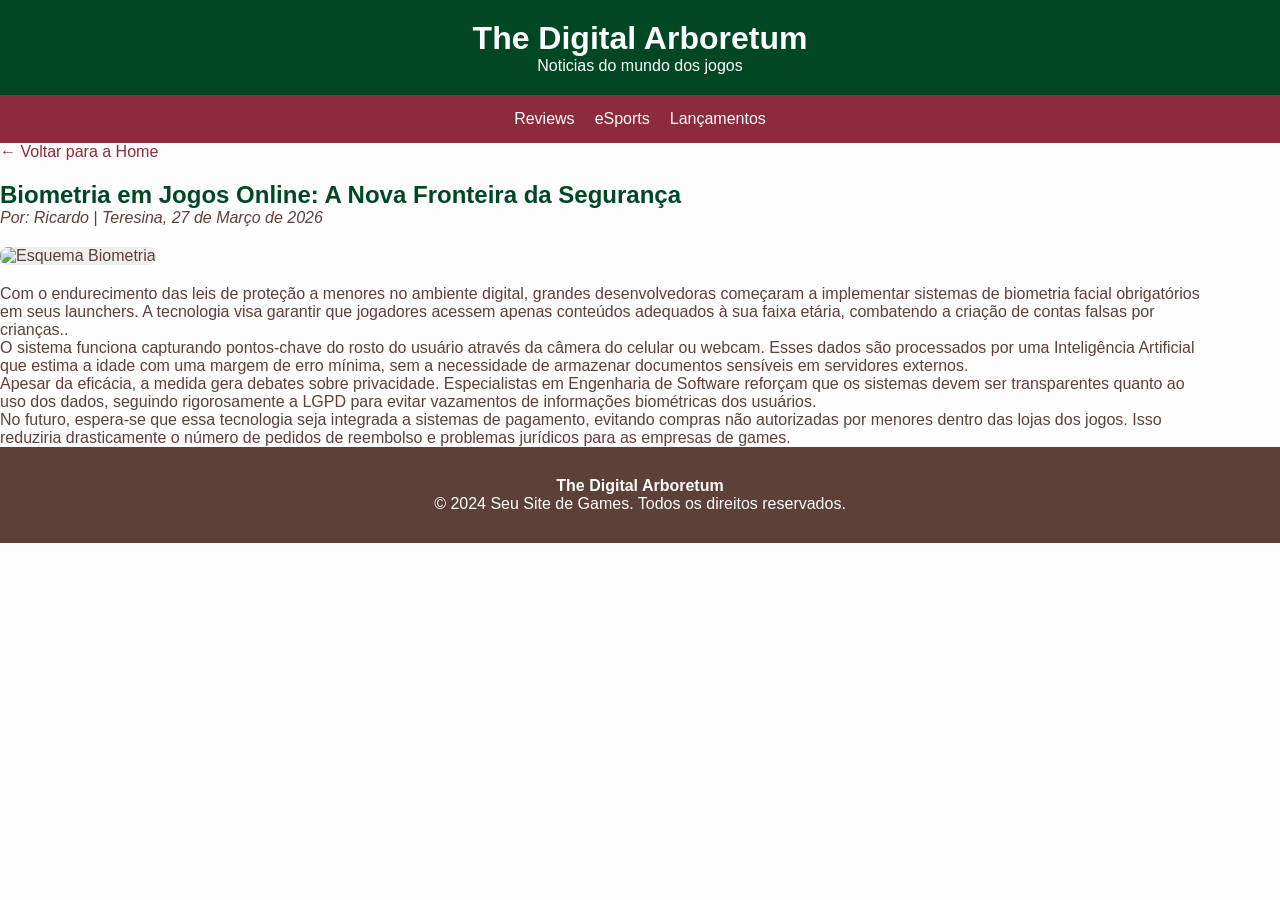
==== noticia-1.html @ 5457c886 "Implementação de grid layout 2x2; Padronização das imagens e altura; Criação de 4 páginas de notícia" ====
<!DOCTYPE html>
<html lang="pt-br">
<head>
    <meta charset="UTF-8">
    <meta name="viewport" content="width=device-width, initial-scale=1.0">
    <title>Biometria em Jogos - The Digital Arboretum</title>
    <link rel="stylesheet" href="style.css">
</head>
<body>
    <div class="container">
        <header>
            <h1>The Digital Arboretum</h1>
            <p>Noticias do mundo dos jogos</p>
        </header>

        <nav>
            <ul>
                <li><a href="Reviews.html">Reviews</a></li>
                <li><a href="eSports.html">eSports</a></li>
                <li><a href="Lançamentos.html">Lançamentos</a></li>
            </ul>
        </nav>

        <main>
            <article class="conteudo-noticia">
                <a href="index.html" style="color: var(--cor-terciaria); text-decoration: none;">← Voltar para a Home</a>
                
                <h1 style="color: var(--cor-primaria); margin-top: 20px;">Biometria em Jogos Online: A Nova Fronteira da Segurança</h1>
                <p><em>Por: Ricardo | Teresina, 27 de Março de 2026</em></p>

                <img src="https://www.avast.com/hubfs/New_Avast_Academy/How%20facial%20recognition%20technology%20works/How_facial_recognition_technology_works_01.svg" 
                     alt="Esquema Biometria" 
                     style="width: 100%; max-height: 350px; object-fit: contain; margin: 20px 0; background: #eee; border-radius: 8px;">

                <div class="texto">
                    <p>Com o endurecimento das leis de proteção a menores no ambiente digital, grandes desenvolvedoras começaram a implementar sistemas de biometria facial obrigatórios em seus launchers. A tecnologia visa garantir que jogadores acessem apenas conteúdos adequados à sua faixa etária, combatendo a criação de contas falsas por crianças..</p>
                    
                    <p>O sistema funciona capturando pontos-chave do rosto do usuário através da câmera do celular ou webcam. Esses dados são processados por uma Inteligência Artificial que estima a idade com uma margem de erro mínima, sem a necessidade de armazenar documentos sensíveis em servidores externos.</p>
                    
                    <p>Apesar da eficácia, a medida gera debates sobre privacidade. Especialistas em Engenharia de Software reforçam que os sistemas devem ser transparentes quanto ao uso dos dados, seguindo rigorosamente a LGPD para evitar vazamentos de informações biométricas dos usuários.</p>

                    <p>No futuro, espera-se que essa tecnologia seja integrada a sistemas de pagamento, evitando compras não autorizadas por menores dentro das lojas dos jogos. Isso reduziria drasticamente o número de pedidos de reembolso e problemas jurídicos para as empresas de games.</p>
                </div>
            </article>
        </main>

        <footer>
            <h4>The Digital Arboretum</h4>
            <p>© 2024 Seu Site de Games. Todos os direitos reservados.</p>
        </footer>
    </div>
</body>
</html>
---- style.css ----
:root {
    --cor-primaria: #004823;
    --cor-secundaria: #5D4037;
    --cor-terciaria: #8D2A3B;
    --cor-neutra: #FDFDFD;
}

* {
    margin: 0;
    padding: 0;
    box-sizing: border-box;
}

body {
    font-family: 'Segoe UI', Tahoma, Geneva, Verdana, sans-serif;
    background-color: var(--cor-neutra);
    color: var(--cor-secundaria);
}

.container {
    display: grid;
    grid-template-areas: 
    "header header"
    "nav nav"
    "main aside"
    "footer footer";
}

header {
    grid-area: header;
    background-color: var(--cor-primaria);
    color: var(--cor-neutra);
    padding: 20px;
    text-align: center;
}

nav {
    grid-area: nav;
    background-color: var(--cor-terciaria);
    padding: 15px;
}

nav ul {
    display: flex;
    justify-content: center;
    gap: 20px; 
    list-style: none;
}

nav a {
    color: var(--cor-neutra);
    text-decoration: none;
}

nav a:hover {
    color: var(--cor-secundaria);
}

main {
    grid-area: main;
}

aside {
    grid-area: aside;
}

footer {
    grid-area: footer;
    background-color: var(--cor-secundaria);
    color: var(--cor-neutra);
    padding: 30px;
    text-align: center;
}

footer ul {
    display: flex;
    justify-content: center;
    gap: 20px;
    list-style: none;
}

footer a {
    color: var(--cor-neutra);
    text-decoration: none;
}

.titulo-noticia{
  display: block;
  font-size: 15px;
  font-weight: bold;
  color: #222;
  margin-top: 8px;
  line-height: 1.4;
  text-decoration: none;
}

.imagem img{
    width: 50%;
    height: 300px;
    position: relative;
    margin-left: 10px;

}

.noticias-secundarias{
    display: grid;
    grid-template-columns: 1fr 1fr;
    gap:20px;
    margin-top: 30px;
    width:100%;
    max-width: 900px;
}
.card{
    background-color: #fff;
    border: 1px solid #ddd;
    border-radius: 8px;
    padding: 15px;
    display: flex;
    flex-direction: column;
    box-sizing:border-box;
    width: 100%;
}
.noticias-secundarias .card img{
    width: 100%;
    height: 180px;
    max-height: 180px;
    object-fit: cover;
    border-radius: 5px;
    margin-bottom: 8px;
}
.card-info h3{
    font-size: 1.1rem;
    color: var(--cor-primaria);
    margin-bottom: 0 0 8px 0;
}
.card-info p{
    font-size: 0.9rem;
    color: #555;
    margin: 0 0 15px 0;
}
.card-info a{
    text-decoration:none;
    color: var(--cor-terciaria);
    font-weight: bold;
}
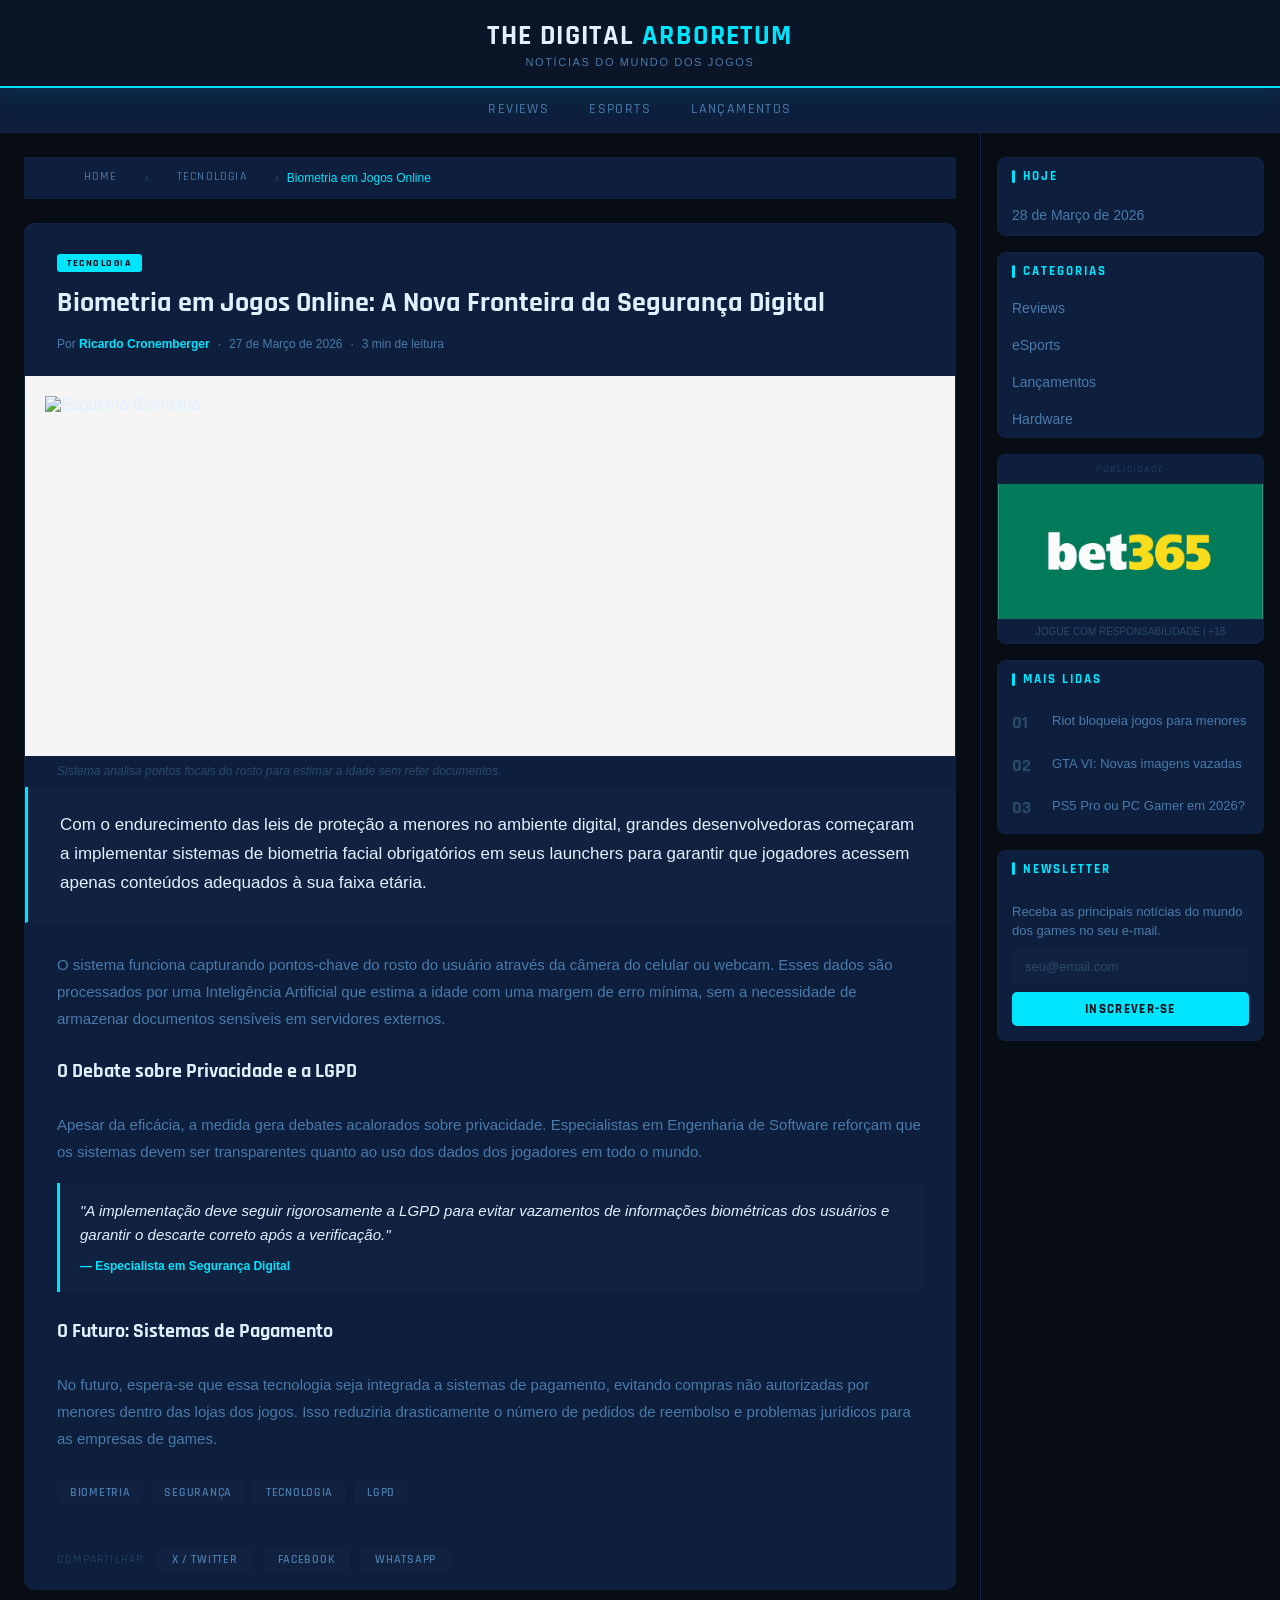
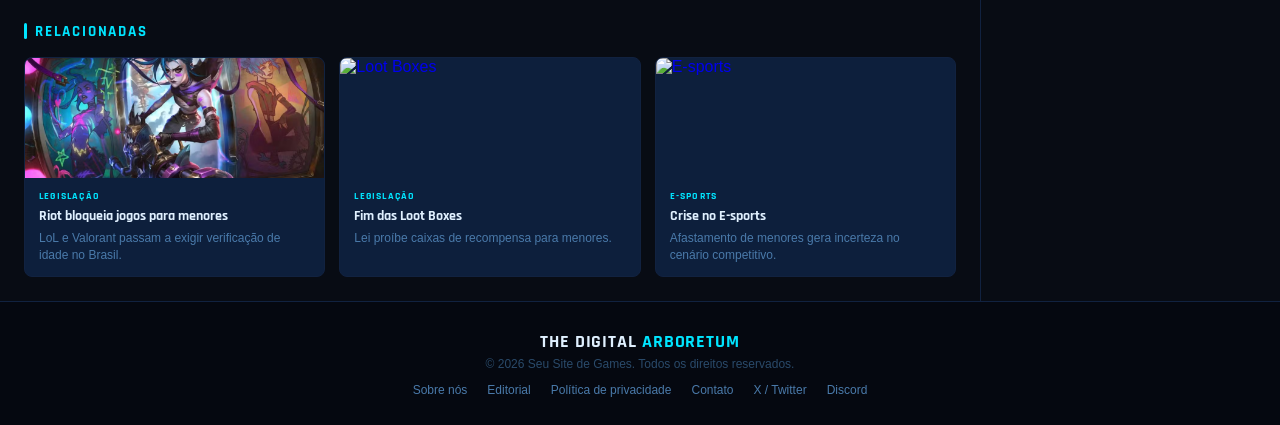
==== commit e109e93c: "Mudando o design das paginas" ====
--- a/noticia-1.html
+++ b/noticia-1.html
@@ -1,53 +1,193 @@
 <!DOCTYPE html>
 <html lang="pt-br">
 <head>
-    <meta charset="UTF-8">
-    <meta name="viewport" content="width=device-width, initial-scale=1.0">
-    <title>Biometria em Jogos - The Digital Arboretum</title>
-    <link rel="stylesheet" href="style.css">
+  <meta charset="UTF-8">
+  <meta name="viewport" content="width=device-width, initial-scale=1.0">
+  <title>Biometria em Jogos Online: A Nova Fronteira da Segurança Digital</title>
+  <link href="https://fonts.googleapis.com/css2?family=Rajdhani:wght@500;700&display=swap" rel="stylesheet"/>
+  <link rel="stylesheet" href="style.css">
+  <link rel="stylesheet" href="principal.css">
 </head>
 <body>
-    <div class="container">
-        <header>
-            <h1>The Digital Arboretum</h1>
-            <p>Noticias do mundo dos jogos</p>
-        </header>
+  <div class="container">
 
-        <nav>
-            <ul>
-                <li><a href="Reviews.html">Reviews</a></li>
-                <li><a href="eSports.html">eSports</a></li>
-                <li><a href="Lançamentos.html">Lançamentos</a></li>
-            </ul>
-        </nav>
+    <header>
+      <div class="logo">
+        <h1>The Digital <span>Arboretum</span></h1>
+        <p>Notícias do mundo dos jogos</p>
+      </div>
+    </header>
 
-        <main>
-            <article class="conteudo-noticia">
-                <a href="index.html" style="color: var(--cor-terciaria); text-decoration: none;">← Voltar para a Home</a>
-                
-                <h1 style="color: var(--cor-primaria); margin-top: 20px;">Biometria em Jogos Online: A Nova Fronteira da Segurança</h1>
-                <p><em>Por: Ricardo | Teresina, 27 de Março de 2026</em></p>
+    <nav>
+      <ul>
+        <li><a href="Reviews.html">Reviews</a></li>
+        <li><a href="eSports.html">eSports</a></li>
+        <li><a href="Lançamentos.html">Lançamentos</a></li>
+      </ul>
+    </nav>
 
-                <img src="https://www.avast.com/hubfs/New_Avast_Academy/How%20facial%20recognition%20technology%20works/How_facial_recognition_technology_works_01.svg" 
-                     alt="Esquema Biometria" 
-                     style="width: 100%; max-height: 350px; object-fit: contain; margin: 20px 0; background: #eee; border-radius: 8px;">
+    <main class="noticia-main">
 
-                <div class="texto">
-                    <p>Com o endurecimento das leis de proteção a menores no ambiente digital, grandes desenvolvedoras começaram a implementar sistemas de biometria facial obrigatórios em seus launchers. A tecnologia visa garantir que jogadores acessem apenas conteúdos adequados à sua faixa etária, combatendo a criação de contas falsas por crianças..</p>
-                    
-                    <p>O sistema funciona capturando pontos-chave do rosto do usuário através da câmera do celular ou webcam. Esses dados são processados por uma Inteligência Artificial que estima a idade com uma margem de erro mínima, sem a necessidade de armazenar documentos sensíveis em servidores externos.</p>
-                    
-                    <p>Apesar da eficácia, a medida gera debates sobre privacidade. Especialistas em Engenharia de Software reforçam que os sistemas devem ser transparentes quanto ao uso dos dados, seguindo rigorosamente a LGPD para evitar vazamentos de informações biométricas dos usuários.</p>
+      <nav class="rastro">
+        <a href="index.html">Home</a>
+        <span>›</span>
+        <a href="Lançamentos.html">Tecnologia</a>
+        <span>›</span>
+        <span>Biometria em Jogos Online</span>
+      </nav>
 
-                    <p>No futuro, espera-se que essa tecnologia seja integrada a sistemas de pagamento, evitando compras não autorizadas por menores dentro das lojas dos jogos. Isso reduziria drasticamente o número de pedidos de reembolso e problemas jurídicos para as empresas de games.</p>
-                </div>
-            </article>
-        </main>
+      <article class="artigo">
 
-        <footer>
-            <h4>The Digital Arboretum</h4>
-            <p>© 2024 Seu Site de Games. Todos os direitos reservados.</p>
-        </footer>
-    </div>
+        <div class="artigo-header">
+          <span class="artigo-tag">Tecnologia</span>
+          <h1 class="artigo-titulo">
+            Biometria em Jogos Online: A Nova Fronteira da Segurança Digital
+          </h1>
+          <div class="artigo-meta">
+            <span class="meta-autor">Por <strong>Ricardo Cronemberger</strong></span>
+            <span class="meta-sep">·</span>
+            <span class="meta-data">27 de Março de 2026</span>
+            <span class="meta-sep">·</span>
+            <span class="meta-tempo">3 min de leitura</span>
+          </div>
+        </div>
+
+        <figure class="artigo-figura">
+          <img src="https://www.avast.com/hubfs/New_Avast_Academy/How%20facial%20recognition%20technology%20works/How_facial_recognition_technology_works_01.svg" alt="Esquema Biometria" class="artigo-img" style="background-color: #f4f4f4; object-fit: contain; padding: 20px;"/>
+          <figcaption>Sistema analisa pontos focais do rosto para estimar a idade sem reter documentos.</figcaption>
+        </figure>
+
+        <p class="artigo-lead">
+          Com o endurecimento das leis de proteção a menores no ambiente digital, grandes desenvolvedoras começaram a implementar sistemas de biometria facial obrigatórios em seus launchers para garantir que jogadores acessem apenas conteúdos adequados à sua faixa etária.
+        </p>
+
+        <div class="artigo-conteudo">
+          <p>O sistema funciona capturando pontos-chave do rosto do usuário através da câmera do celular ou webcam. Esses dados são processados por uma Inteligência Artificial que estima a idade com uma margem de erro mínima, sem a necessidade de armazenar documentos sensíveis em servidores externos.</p>
+
+          <h2>O Debate sobre Privacidade e a LGPD</h2>
+
+          <p>Apesar da eficácia, a medida gera debates acalorados sobre privacidade. Especialistas em Engenharia de Software reforçam que os sistemas devem ser transparentes quanto ao uso dos dados dos jogadores em todo o mundo.</p>
+
+          <blockquote class="artigo-quote">
+            "A implementação deve seguir rigorosamente a LGPD para evitar vazamentos de informações biométricas dos usuários e garantir o descarte correto após a verificação."
+            <cite>— Especialista em Segurança Digital</cite>
+          </blockquote>
+
+          <h2>O Futuro: Sistemas de Pagamento</h2>
+
+          <p>No futuro, espera-se que essa tecnologia seja integrada a sistemas de pagamento, evitando compras não autorizadas por menores dentro das lojas dos jogos. Isso reduziria drasticamente o número de pedidos de reembolso e problemas jurídicos para as empresas de games.</p>
+        </div>
+
+        <div class="artigo-tags">
+          <span class="tag">Biometria</span>
+          <span class="tag">Segurança</span>
+          <span class="tag">Tecnologia</span>
+          <span class="tag">LGPD</span>
+        </div>
+
+        <div class="artigo-compartilhar">
+          <span>Compartilhar:</span>
+          <a href="#" class="share-btn">X / Twitter</a>
+          <a href="#" class="share-btn">Facebook</a>
+          <a href="#" class="share-btn">WhatsApp</a>
+        </div>
+
+      </article>
+
+      <section class="relacionadas">
+        <h2 class="relacionadas-titulo">Relacionadas</h2>
+        <div class="relacionadas-grid">
+          <a href="noticia-principal.html" class="rel-card">
+            <div class="rel-img-wrap">
+              <img src="league-of-legends.avif" alt="League of Legends"/>
+            </div>
+            <div class="rel-info">
+              <span class="rel-tag">Legislação</span>
+              <h3>Riot bloqueia jogos para menores</h3>
+              <p>LoL e Valorant passam a exigir verificação de idade no Brasil.</p>
+            </div>
+          </a>
+          <a href="noticia-2.html" class="rel-card">
+            <div class="rel-img-wrap">
+              <img src="https://imgs.search.brave.com/c1Oq9ilxEIVB-RG1CUIa9HR4lTLbffYGT61srq13jBA/rs:fit:500:0:1:0/g:ce/aHR0cHM6Ly9leHRl/cm5hbC1wcmV2aWV3/LnJlZGQuaXQvaXNf/aTllMVhfcDktLU1w/X1p4cmNPNE5ackdp/b0hkc1hWTDdxeEZ1/OFVySS5qcGc_d2lk/dGg9NjQwJmNyb3A9/c21hcnQmYXV0bz13/ZWJwJnM9MmMyZGNl/OTY1MTZhM2Y2Y2Yy/NDFjNjkxZjhkOTMx/YTI1MzQyZWVmZA" alt="Loot Boxes"/>
+            </div>
+            <div class="rel-info">
+              <span class="rel-tag">Legislação</span>
+              <h3>Fim das Loot Boxes</h3>
+              <p>Lei proíbe caixas de recompensa para menores.</p>
+            </div>
+          </a>
+          <a href="noticia-3.html" class="rel-card">
+            <div class="rel-img-wrap">
+              <img src="https://imgs.search.brave.com/FEY4AcxpUXwsy3fQ0JRtqhJ-Rl-nL8KAUE2AIEhSqXo/rs:fit:500:0:1:0/g:ce/aHR0cHM6Ly90My5m/dGNkbi5uZXQvanBn/LzA3LzYzLzMwLzgw/LzM2MF9GXzc2MzMw/ODA1NF9JbE5LU0pS/ZG1TQVJsY09oYUg4/eTd6YmVFVnRZT3Vy/cS5qcGc" alt="E-sports"/>
+            </div>
+            <div class="rel-info">
+              <span class="rel-tag">E-sports</span>
+              <h3>Crise no E-sports</h3>
+              <p>Afastamento de menores gera incerteza no cenário competitivo.</p>
+            </div>
+          </a>
+        </div>
+      </section>
+
+    </main>
+
+    <aside>
+      <div class="widget">
+        <h3>Hoje</h3>
+        <p>28 de Março de 2026</p>
+      </div>
+
+      <div class="widget">
+        <h3>Categorias</h3>
+        <ul class="lista-sidebar">
+          <li><a href="Reviews.html">Reviews</a></li>
+          <li><a href="eSports.html">eSports</a></li>
+          <li><a href="Lançamentos.html">Lançamentos</a></li>
+          <li><a href="#">Hardware</a></li>
+        </ul>
+      </div>
+
+      <div class="banner-ads">
+        <p>Publicidade</p>
+        <a href="#" target="_blank">
+          <img src="download (5).png" alt="Apostas Esportivas" class="img-bet">
+        </a>
+        <span class="aviso-aposta">Jogue com responsabilidade | +18</span>
+      </div>
+
+      <div class="widget">
+        <h3>Mais Lidas</h3>
+        <ol class="mais-lidas">
+          <li><a href="noticia-principal.html">Riot bloqueia jogos para menores</a></li>
+          <li><a href="#">GTA VI: Novas imagens vazadas</a></li>
+          <li><a href="#">PS5 Pro ou PC Gamer em 2026?</a></li>
+        </ol>
+      </div>
+
+      <div class="widget">
+        <h3>Newsletter</h3>
+        <div class="newsletter-body">
+          <p>Receba as principais notícias do mundo dos games no seu e-mail.</p>
+          <input class="newsletter-input" type="email" placeholder="seu@email.com" />
+          <button class="newsletter-btn">Inscrever-se</button>
+        </div>
+      </div>
+    </aside>
+
+    <footer>
+      <div class="footer-logo">The Digital <span>Arboretum</span></div>
+      <div class="footer-copy">© 2026 Seu Site de Games. Todos os direitos reservados.</div>
+      <div class="footer-links">
+        <a href="sobre.html">Sobre nós</a>
+        <a href="editorial.html">Editorial</a>
+        <a href="privacidade.html">Política de privacidade</a>
+        <a href="contato.html">Contato</a>
+        <a href="#" target="_blank">X / Twitter</a>
+        <a href="#" target="_blank">Discord</a>
+      </div>
+    </footer>
+
+  </div>
 </body>
 </html>
--- a/style.css
+++ b/style.css
@@ -1,147 +1,549 @@
 :root {
-    --cor-primaria: #004823;
-    --cor-secundaria: #5D4037;
-    --cor-terciaria: #8D2A3B;
-    --cor-neutra: #FDFDFD;
+  --bg-body:     #080c14;
+  --bg-card:     #0d1f3c;
+  --bg-elevated: #112240;
+  --bg-header:   #0a1628;
+  --bg-nav:      #0d1f3c;
+  --bg-footer:   #050810;
+  --border:      #112240;
+  --accent:      #00e5ff;
+  --text-title:  #e0f0ff;
+  --text-body:   #4a7aaa;
+  --text-muted:  #2a4a6a;
 }
 
 * {
-    margin: 0;
-    padding: 0;
-    box-sizing: border-box;
+  margin: 0;
+  padding: 0;
+  box-sizing: border-box;
 }
 
 body {
-    font-family: 'Segoe UI', Tahoma, Geneva, Verdana, sans-serif;
-    background-color: var(--cor-neutra);
-    color: var(--cor-secundaria);
+  font-family: 'Segoe UI', Tahoma, Geneva, Verdana, sans-serif;
+  background-color: var(--bg-body);
+  color: var(--text-title);
 }
 
 .container {
-    display: grid;
-    grid-template-areas: 
+  display: grid;
+  grid-template-areas:
     "header header"
-    "nav nav"
-    "main aside"
+    "nav    nav"
+    "main   aside"
     "footer footer";
-}
-
+  grid-template-columns: 1fr 300px;
+}
+
+/* HEADER */
 header {
-    grid-area: header;
-    background-color: var(--cor-primaria);
-    color: var(--cor-neutra);
-    padding: 20px;
-    text-align: center;
-}
-
+  grid-area: header;
+  background: var(--bg-header);
+  border-bottom: 2px solid var(--accent);
+  padding: 18px 40px;
+  text-align: center;
+  position: sticky;
+  top: 0;
+  z-index: 100;
+  box-shadow: 0 0 30px #00e5ff22;
+}
+
+.logo h1 {
+  font-family: 'Rajdhani', sans-serif;
+  font-size: 28px;
+  font-weight: 700;
+  color: var(--text-title);
+  letter-spacing: 0.05em;
+  text-transform: uppercase;
+}
+
+.logo h1 span {
+  color: var(--accent);
+}
+
+.logo p {
+  font-size: 11px;
+  color: var(--text-body);
+  letter-spacing: 0.15em;
+  text-transform: uppercase;
+  margin-top: 2px;
+}
+
+/* NAV */
 nav {
-    grid-area: nav;
-    background-color: var(--cor-terciaria);
-    padding: 15px;
+  grid-area: nav;
+  background: var(--bg-nav);
+  border-bottom: 1px solid var(--border);
+  padding: 0 40px;
 }
 
 nav ul {
-    display: flex;
-    justify-content: center;
-    gap: 20px; 
-    list-style: none;
+  display: flex;
+  justify-content: center;
+  gap: 0;
+  list-style: none;
 }
 
 nav a {
-    color: var(--cor-neutra);
-    text-decoration: none;
-}
-
-nav a:hover {
-    color: var(--cor-secundaria);
-}
-
+  display: block;
+  color: var(--text-body);
+  text-decoration: none;
+  font-family: 'Rajdhani', sans-serif;
+  font-size: 14px;
+  font-weight: 500;
+  letter-spacing: 0.1em;
+  text-transform: uppercase;
+  padding: 12px 20px;
+  border-bottom: 2px solid transparent;
+  transition: color 0.2s, border-color 0.2s;
+}
+
+nav a:hover,
+nav a.active {
+  color: var(--accent);
+  border-bottom-color: var(--accent);
+}
+
+/* MAIN */
 main {
-    grid-area: main;
-}
-
+  grid-area: main;
+  padding: 24px;
+  background: var(--bg-body);
+}
+
+/* HERO */
+.hero {
+  position: relative;
+  border-radius: 10px;
+  overflow: hidden;
+  border: 1px solid #00e5ff44;
+  margin-bottom: 24px;
+  box-shadow: 0 0 20px #00e5ff18;
+}
+
+.hero img {
+  width: 100%;
+  height: 380px;
+  object-fit: cover;
+  display: block;
+}
+
+.hero-overlay {
+  position: absolute;
+  inset: 0;
+  background: linear-gradient(
+    to top,
+    rgba(8, 12, 20, 0.95) 0%,
+    rgba(8, 12, 20, 0.3) 60%,
+    transparent 100%
+  );
+}
+
+.hero-content {
+  position: absolute;
+  bottom: 0;
+  left: 0;
+  right: 0;
+  padding: 24px;
+}
+
+.hero-tag {
+  display: inline-block;
+  background: var(--accent);
+  color: #080c14;
+  font-family: 'Rajdhani', sans-serif;
+  font-size: 10px;
+  font-weight: 700;
+  letter-spacing: 0.15em;
+  text-transform: uppercase;
+  padding: 3px 10px;
+  border-radius: 3px;
+  margin-bottom: 10px;
+}
+
+.hero-titulo {
+  display: block;
+  font-family: 'Rajdhani', sans-serif;
+  font-size: 22px;
+  font-weight: 700;
+  color: #fff;
+  line-height: 1.25;
+  text-decoration: none;
+  text-shadow: 0 2px 12px rgba(0, 0, 0, 0.8);
+  transition: color 0.2s;
+}
+
+.hero-titulo:hover {
+  color: var(--accent);
+}
+
+/* CARDS */
+.noticias-secundarias {
+  display: grid;
+  grid-template-columns: 1fr 1fr;
+  gap: 16px;
+}
+
+.card {
+  background: var(--bg-card);
+  border: 1px solid var(--border);
+  border-radius: 8px;
+  overflow: hidden;
+  display: flex;
+  flex-direction: column;
+  transition: border-color 0.2s, box-shadow 0.2s, transform 0.2s;
+}
+
+.card:hover {
+  border-color: var(--accent);
+  box-shadow: 0 0 18px #00e5ff20;
+  transform: translateY(-3px);
+}
+
+.card-img {
+  width: 100%;
+  height: 160px;
+  object-fit: cover;
+  display: block;
+}
+
+.card-info {
+  padding: 14px 16px;
+  display: flex;
+  flex-direction: column;
+  flex: 1;
+}
+
+.card-info h3 {
+  font-family: 'Rajdhani', sans-serif;
+  font-size: 16px;
+  font-weight: 700;
+  color: var(--text-title);
+  margin-bottom: 6px;
+  line-height: 1.3;
+}
+
+.card-info p {
+  font-size: 13px;
+  color: var(--text-body);
+  line-height: 1.5;
+  margin-bottom: 12px;
+  flex: 1;
+}
+
+.card-link {
+  display: inline-flex;
+  align-items: center;
+  gap: 5px;
+  color: var(--accent);
+  font-family: 'Rajdhani', sans-serif;
+  font-size: 13px;
+  font-weight: 700;
+  letter-spacing: 0.08em;
+  text-transform: uppercase;
+  text-decoration: none;
+  transition: color 0.2s;
+  align-self: flex-start;
+}
+
+.card-link::after {
+  content: '→';
+  transition: transform 0.2s;
+}
+
+.card:hover .card-link::after {
+  transform: translateX(4px);
+}
+
+.card-link:hover {
+  color: #fff;
+}
+
+/* ASIDE */
 aside {
-    grid-area: aside;
-}
-
+  grid-area: aside;
+  padding: 24px 16px;
+  background: var(--bg-body);
+  border-left: 1px solid var(--border);
+  display: flex;
+  flex-direction: column;
+  gap: 16px;
+}
+
+.widget {
+  background: var(--bg-card);
+  border: 1px solid var(--border);
+  border-radius: 8px;
+  overflow: hidden;
+}
+
+.widget h3 {
+  font-family: 'Rajdhani', sans-serif;
+  font-size: 13px;
+  font-weight: 700;
+  letter-spacing: 0.15em;
+  text-transform: uppercase;
+  color: var(--accent);
+  padding: 10px 14px;
+  border-bottom: 1px solid var(--border);
+  display: flex;
+  align-items: center;
+  gap: 8px;
+}
+
+.widget h3::before {
+  content: '';
+  display: inline-block;
+  width: 3px;
+  height: 13px;
+  background: var(--accent);
+  border-radius: 2px;
+}
+
+.widget p {
+  font-size: 14px;
+  color: var(--text-body);
+  padding: 12px 14px;
+}
+
+.lista-sidebar,
+.mais-lidas {
+  list-style: none;
+  padding: 0;
+  margin: 0;
+}
+
+.lista-sidebar li,
+.mais-lidas li {
+  border-bottom: 1px solid var(--border);
+}
+
+.lista-sidebar li:last-child,
+.mais-lidas li:last-child {
+  border-bottom: none;
+}
+
+.lista-sidebar a {
+  display: block;
+  padding: 10px 14px;
+  text-decoration: none;
+  color: var(--text-body);
+  font-size: 14px;
+  transition: color 0.2s, background 0.2s;
+}
+
+.lista-sidebar a:hover {
+  color: var(--accent);
+  background: var(--bg-elevated);
+}
+
+/* MAIS LIDAS */
+.mais-lidas {
+  list-style: none;
+  counter-reset: lidas;
+  padding: 4px 0;
+}
+
+.mais-lidas li {
+  counter-increment: lidas;
+  display: flex;
+  align-items: flex-start;
+  gap: 12px;
+  padding: 10px 14px;
+}
+
+.mais-lidas li::before {
+  content: counter(lidas, decimal-leading-zero);
+  font-family: 'Rajdhani', sans-serif;
+  font-size: 18px;
+  font-weight: 700;
+  color: var(--text-muted);
+  min-width: 28px;
+  line-height: 1.2;
+  flex-shrink: 0;
+}
+
+.mais-lidas li:hover::before {
+  color: var(--accent);
+}
+
+.mais-lidas a {
+  text-decoration: none;
+  color: var(--text-body);
+  font-size: 13px;
+  line-height: 1.4;
+  transition: color 0.2s;
+}
+
+.mais-lidas a:hover {
+  color: var(--accent);
+}
+
+/* BANNER ADS */
+.banner-ads {
+  background: var(--bg-card);
+  border: 1px solid var(--border);
+  border-radius: 8px;
+  overflow: hidden;
+}
+
+.banner-ads p {
+  font-family: 'Rajdhani', sans-serif;
+  font-size: 10px;
+  color: var(--text-muted);
+  letter-spacing: 0.15em;
+  text-transform: uppercase;
+  text-align: center;
+  padding: 8px 14px;
+  border-bottom: 1px solid var(--border);
+}
+
+.img-bet {
+  width: 100%;
+  height: auto;
+  display: block;
+  transition: 0.3s;
+}
+
+.img-bet:hover {
+  transform: scale(1.02);
+  filter: brightness(1.1);
+}
+
+.aviso-aposta {
+  display: block;
+  font-size: 10px;
+  color: var(--text-muted);
+  text-transform: uppercase;
+  text-align: center;
+  padding: 6px 14px;
+  border-top: 1px solid var(--border);
+}
+
+/* NEWSLETTER */
+.newsletter-body {
+  padding: 14px;
+  display: flex;
+  flex-direction: column;
+  gap: 8px;
+}
+
+.newsletter-body p {
+  font-size: 13px;
+  color: var(--text-body);
+  line-height: 1.5;
+  padding: 0;
+}
+
+.newsletter-input {
+  width: 100%;
+  background: var(--bg-elevated);
+  border: 1px solid var(--border);
+  border-radius: 5px;
+  padding: 9px 12px;
+  color: var(--text-title);
+  font-family: 'Segoe UI', sans-serif;
+  font-size: 13px;
+  outline: none;
+  transition: border-color 0.2s;
+}
+
+.newsletter-input:focus {
+  border-color: var(--accent);
+}
+
+.newsletter-input::placeholder {
+  color: var(--text-muted);
+}
+
+.newsletter-btn {
+  width: 100%;
+  background: var(--accent);
+  border: none;
+  border-radius: 5px;
+  padding: 9px;
+  color: #080c14;
+  font-family: 'Rajdhani', sans-serif;
+  font-size: 13px;
+  font-weight: 700;
+  letter-spacing: 0.1em;
+  text-transform: uppercase;
+  cursor: pointer;
+  transition: background 0.2s;
+}
+
+.newsletter-btn:hover {
+  background: #33eeff;
+}
+
+/* FOOTER */
 footer {
-    grid-area: footer;
-    background-color: var(--cor-secundaria);
-    color: var(--cor-neutra);
-    padding: 30px;
-    text-align: center;
-}
-
-footer ul {
-    display: flex;
-    justify-content: center;
-    gap: 20px;
-    list-style: none;
-}
-
-footer a {
-    color: var(--cor-neutra);
-    text-decoration: none;
-}
-
-.titulo-noticia{
-  display: block;
-  font-size: 15px;
-  font-weight: bold;
-  color: #222;
-  margin-top: 8px;
-  line-height: 1.4;
+  grid-area: footer;
+  background: var(--bg-footer);
+  border-top: 1px solid var(--border);
+  padding: 28px 40px;
+  text-align: center;
+}
+
+.footer-logo {
+  font-family: 'Rajdhani', sans-serif;
+  font-size: 18px;
+  font-weight: 700;
+  color: var(--text-title);
+  letter-spacing: 0.05em;
+  text-transform: uppercase;
+  margin-bottom: 4px;
+}
+
+.footer-logo span {
+  color: var(--accent);
+}
+
+.footer-copy {
+  font-size: 12px;
+  color: var(--text-muted);
+  margin-bottom: 12px;
+}
+
+.footer-links {
+  display: flex;
+  justify-content: center;
+  gap: 20px;
+  flex-wrap: wrap;
+}
+
+.footer-links a {
+  font-size: 12px;
+  color: var(--text-body);
   text-decoration: none;
-}
-
-.imagem img{
-    width: 50%;
-    height: 300px;
-    position: relative;
-    margin-left: 10px;
-
-}
-
-.noticias-secundarias{
-    display: grid;
-    grid-template-columns: 1fr 1fr;
-    gap:20px;
-    margin-top: 30px;
-    width:100%;
-    max-width: 900px;
-}
-.card{
-    background-color: #fff;
-    border: 1px solid #ddd;
-    border-radius: 8px;
-    padding: 15px;
-    display: flex;
+  transition: color 0.2s;
+}
+
+.footer-links a:hover {
+  color: var(--accent);
+}
+
+/* RESPONSIVO */
+@media (max-width: 768px) {
+  .container {
+    grid-template-areas:
+      "header"
+      "nav"
+      "main"
+      "aside"
+      "footer";
+    grid-template-columns: 1fr;
+  }
+
+  .noticias-secundarias {
+    grid-template-columns: 1fr;
+  }
+
+  nav ul {
     flex-direction: column;
-    box-sizing:border-box;
-    width: 100%;
-}
-.noticias-secundarias .card img{
-    width: 100%;
-    height: 180px;
-    max-height: 180px;
-    object-fit: cover;
-    border-radius: 5px;
-    margin-bottom: 8px;
-}
-.card-info h3{
-    font-size: 1.1rem;
-    color: var(--cor-primaria);
-    margin-bottom: 0 0 8px 0;
-}
-.card-info p{
-    font-size: 0.9rem;
-    color: #555;
-    margin: 0 0 15px 0;
-}
-.card-info a{
-    text-decoration:none;
-    color: var(--cor-terciaria);
-    font-weight: bold;
-}
-
-
+    align-items: center;
+  }
+
+  .hero img {
+    height: 240px;
+  }
+}
--- a/principal.css
+++ b/principal.css
@@ -0,0 +1,353 @@
+.noticia-main {
+  grid-area: main;
+  padding: 24px;
+  background: var(--bg-body);
+  max-width: 100%;
+}
+
+.rastro {
+  display: flex;
+  align-items: center;
+  gap: 8px;
+  margin-bottom: 24px;
+  flex-wrap: wrap;
+}
+
+.rastro a {
+  font-size: 12px;
+  color: var(--text-body);
+  text-decoration: none;
+  transition: color 0.2s;
+}
+
+.rastro a:hover {
+  color: var(--accent);
+}
+
+.rastro span {
+  font-size: 12px;
+  color: var(--text-muted);
+}
+
+.rastro span:last-child {
+  color: var(--accent);
+}
+
+.artigo {
+  background: var(--bg-card);
+  border: 1px solid var(--border);
+  border-radius: 10px;
+  overflow: hidden;
+  margin-bottom: 32px;
+}
+
+.artigo-header {
+  padding: 28px 32px 24px;
+  border-bottom: 1px solid var(--border);
+}
+
+.artigo-tag {
+  display: inline-block;
+  background: var(--accent);
+  color: #080c14;
+  font-family: 'Rajdhani', sans-serif;
+  font-size: 10px;
+  font-weight: 700;
+  letter-spacing: 0.15em;
+  text-transform: uppercase;
+  padding: 3px 10px;
+  border-radius: 3px;
+  margin-bottom: 14px;
+}
+
+.artigo-titulo {
+  font-family: 'Rajdhani', sans-serif;
+  font-size: 28px;
+  font-weight: 700;
+  color: var(--text-title);
+  line-height: 1.25;
+  margin-bottom: 16px;
+}
+
+.artigo-meta {
+  display: flex;
+  align-items: center;
+  gap: 8px;
+  flex-wrap: wrap;
+}
+
+.artigo-meta span {
+  font-size: 12px;
+  color: var(--text-body);
+}
+
+.meta-sep {
+  color: var(--text-muted);
+}
+
+.meta-autor strong {
+  color: var(--accent);
+  font-weight: 600;
+}
+
+.artigo-figura {
+  margin: 0;
+}
+
+.artigo-img {
+  width: 100%;
+  height: 380px;
+  object-fit: cover;
+  display: block;
+}
+
+.artigo-figura figcaption {
+  font-size: 12px;
+  color: var(--text-muted);
+  padding: 8px 32px;
+  border-bottom: 1px solid var(--border);
+  font-style: italic;
+}
+
+.artigo-lead {
+  font-size: 17px;
+  color: var(--text-title);
+  line-height: 1.7;
+  padding: 24px 32px;
+  border-bottom: 1px solid var(--border);
+  border-left: 3px solid var(--accent);
+  margin: 0;
+  background: var(--bg-elevated);
+}
+
+.artigo-conteudo {
+  padding: 28px 32px;
+  display: flex;
+  flex-direction: column;
+  gap: 18px;
+}
+
+.artigo-conteudo p {
+  font-size: 15px;
+  color: var(--text-body);
+  line-height: 1.8;
+}
+
+.artigo-conteudo h2 {
+  font-family: 'Rajdhani', sans-serif;
+  font-size: 20px;
+  font-weight: 700;
+  color: var(--text-title);
+  padding-bottom: 8px;
+  border-bottom: 1px solid var(--border);
+  margin-top: 8px;
+}
+
+.artigo-quote {
+  background: var(--bg-elevated);
+  border-left: 3px solid var(--accent);
+  border-radius: 0 6px 6px 0;
+  padding: 16px 20px;
+  margin: 0;
+  font-size: 15px;
+  color: var(--text-title);
+  line-height: 1.6;
+  font-style: italic;
+}
+
+.artigo-quote cite {
+  display: block;
+  margin-top: 10px;
+  font-size: 12px;
+  color: var(--accent);
+  font-style: normal;
+  font-weight: 600;
+}
+
+.artigo-tags {
+  display: flex;
+  flex-wrap: wrap;
+  gap: 8px;
+  padding: 0 32px 24px;
+}
+
+.tag {
+  background: var(--bg-elevated);
+  border: 1px solid var(--border);
+  color: var(--text-body);
+  font-family: 'Rajdhani', sans-serif;
+  font-size: 12px;
+  font-weight: 600;
+  letter-spacing: 0.06em;
+  text-transform: uppercase;
+  padding: 4px 12px;
+  border-radius: 4px;
+  cursor: pointer;
+  transition: border-color 0.2s, color 0.2s;
+}
+
+.tag:hover {
+  border-color: var(--accent);
+  color: var(--accent);
+}
+
+.artigo-compartilhar {
+  display: flex;
+  align-items: center;
+  gap: 10px;
+  padding: 16px 32px;
+  border-top: 1px solid var(--border);
+  flex-wrap: wrap;
+}
+
+.artigo-compartilhar span {
+  font-size: 12px;
+  color: var(--text-muted);
+  font-family: 'Rajdhani', sans-serif;
+  text-transform: uppercase;
+  letter-spacing: 0.1em;
+}
+
+.share-btn {
+  background: var(--bg-elevated);
+  border: 1px solid var(--border);
+  color: var(--text-body);
+  font-family: 'Rajdhani', sans-serif;
+  font-size: 12px;
+  font-weight: 600;
+  letter-spacing: 0.06em;
+  text-transform: uppercase;
+  padding: 5px 14px;
+  border-radius: 4px;
+  text-decoration: none;
+  transition: border-color 0.2s, color 0.2s;
+}
+
+.share-btn:hover {
+  border-color: var(--accent);
+  color: var(--accent);
+}
+
+.relacionadas-titulo {
+  font-family: 'Rajdhani', sans-serif;
+  font-size: 15px;
+  font-weight: 700;
+  letter-spacing: 0.12em;
+  text-transform: uppercase;
+  color: var(--accent);
+  margin-bottom: 16px;
+  display: flex;
+  align-items: center;
+  gap: 8px;
+}
+
+.relacionadas-titulo::before {
+  content: '';
+  display: inline-block;
+  width: 3px;
+  height: 16px;
+  background: var(--accent);
+  border-radius: 2px;
+}
+
+.relacionadas-grid {
+  display: grid;
+  grid-template-columns: repeat(3, 1fr);
+  gap: 14px;
+}
+
+.rel-card {
+  background: var(--bg-card);
+  border: 1px solid var(--border);
+  border-radius: 8px;
+  overflow: hidden;
+  text-decoration: none;
+  display: flex;
+  flex-direction: column;
+  transition: border-color 0.2s, box-shadow 0.2s, transform 0.2s;
+}
+
+.rel-card:hover {
+  border-color: var(--accent);
+  box-shadow: 0 0 16px #00e5ff18;
+  transform: translateY(-3px);
+}
+
+.rel-img-wrap {
+  height: 120px;
+  overflow: hidden;
+}
+
+.rel-img-wrap img {
+  width: 100%;
+  height: 100%;
+  object-fit: cover;
+  display: block;
+  transition: transform 0.3s;
+}
+
+.rel-card:hover .rel-img-wrap img {
+  transform: scale(1.05);
+}
+
+.rel-info {
+  padding: 12px 14px;
+  display: flex;
+  flex-direction: column;
+  gap: 5px;
+}
+
+.rel-tag {
+  font-family: 'Rajdhani', sans-serif;
+  font-size: 10px;
+  font-weight: 700;
+  letter-spacing: 0.12em;
+  text-transform: uppercase;
+  color: var(--accent);
+}
+
+.rel-info h3 {
+  font-family: 'Rajdhani', sans-serif;
+  font-size: 14px;
+  font-weight: 700;
+  color: var(--text-title);
+  line-height: 1.3;
+}
+
+.rel-info p {
+  font-size: 12px;
+  color: var(--text-body);
+  line-height: 1.4;
+}
+
+@media (max-width: 768px) {
+  .artigo-header,
+  .artigo-conteudo,
+  .artigo-tags,
+  .artigo-compartilhar {
+    padding-left: 18px;
+    padding-right: 18px;
+  }
+
+  .artigo-lead {
+    padding-left: 18px;
+    padding-right: 18px;
+  }
+
+  .artigo-figura figcaption {
+    padding-left: 18px;
+    padding-right: 18px;
+  }
+
+  .artigo-titulo {
+    font-size: 22px;
+  }
+
+  .artigo-img {
+    height: 220px;
+  }
+
+  .relacionadas-grid {
+    grid-template-columns: 1fr;
+  }
+}
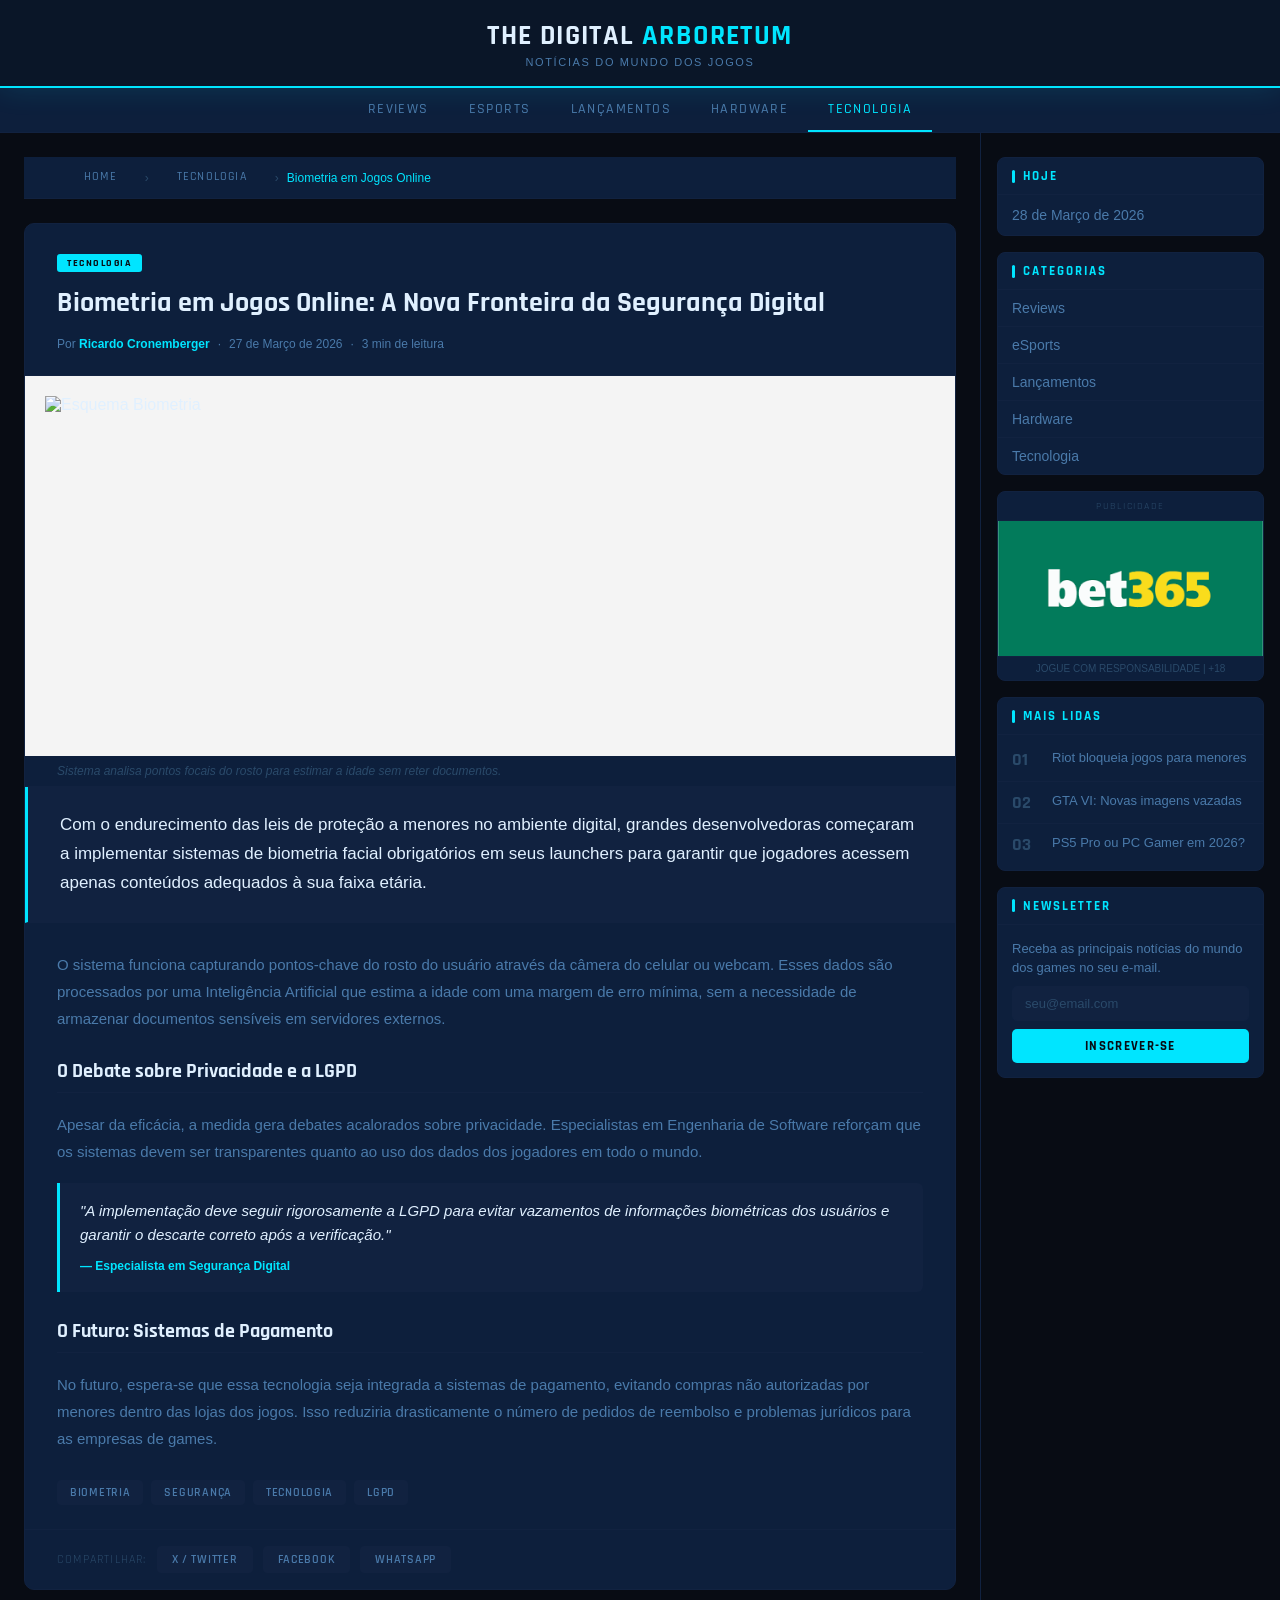
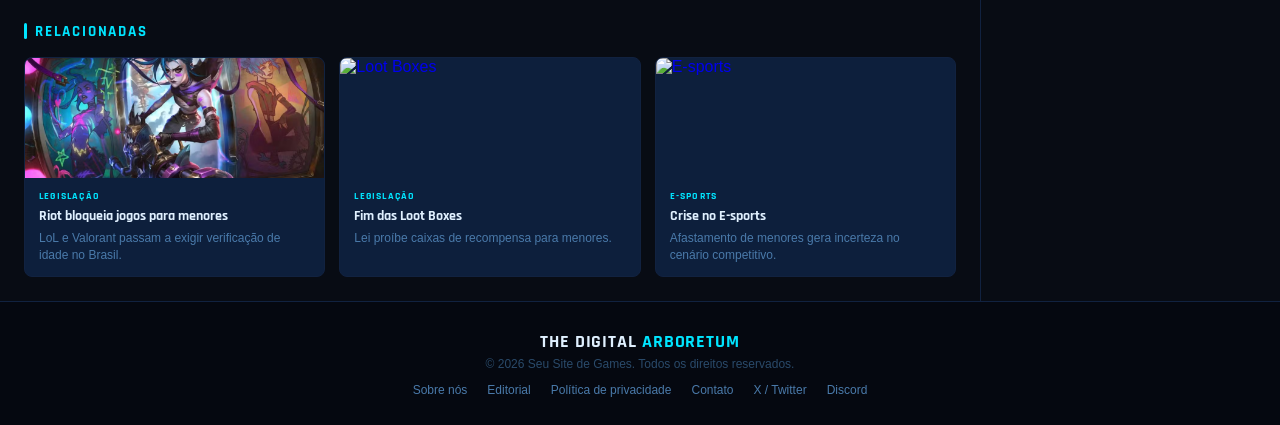
==== commit cf703832: "Finalização" ====
--- a/noticia-1.html
+++ b/noticia-1.html
@@ -20,9 +20,11 @@
 
     <nav>
       <ul>
-        <li><a href="Reviews.html">Reviews</a></li>
-        <li><a href="eSports.html">eSports</a></li>
-        <li><a href="Lançamentos.html">Lançamentos</a></li>
+        <li><a href="#">Reviews</a></li>
+        <li><a href="#">eSports</a></li>
+        <li><a href="#">Lançamentos</a></li>
+        <li><a href="#">Hardware</a></li>
+        <li><a href="#" class="active">Tecnologia</a></li>
       </ul>
     </nav>
 
@@ -145,6 +147,7 @@
           <li><a href="eSports.html">eSports</a></li>
           <li><a href="Lançamentos.html">Lançamentos</a></li>
           <li><a href="#">Hardware</a></li>
+          <li><a href="#">Tecnologia</a></li>
         </ul>
       </div>
 
--- a/style.css
+++ b/style.css
@@ -34,7 +34,6 @@
   grid-template-columns: 1fr 300px;
 }
 
-/* HEADER */
 header {
   grid-area: header;
   background: var(--bg-header);
@@ -68,7 +67,6 @@
   margin-top: 2px;
 }
 
-/* NAV */
 nav {
   grid-area: nav;
   background: var(--bg-nav);
@@ -103,14 +101,12 @@
   border-bottom-color: var(--accent);
 }
 
-/* MAIN */
 main {
   grid-area: main;
   padding: 24px;
   background: var(--bg-body);
 }
 
-/* HERO */
 .hero {
   position: relative;
   border-radius: 10px;
@@ -176,7 +172,6 @@
   color: var(--accent);
 }
 
-/* CARDS */
 .noticias-secundarias {
   display: grid;
   grid-template-columns: 1fr 1fr;
@@ -258,7 +253,6 @@
   color: #fff;
 }
 
-/* ASIDE */
 aside {
   grid-area: aside;
   padding: 24px 16px;
@@ -336,7 +330,6 @@
   background: var(--bg-elevated);
 }
 
-/* MAIS LIDAS */
 .mais-lidas {
   list-style: none;
   counter-reset: lidas;
@@ -378,7 +371,6 @@
   color: var(--accent);
 }
 
-/* BANNER ADS */
 .banner-ads {
   background: var(--bg-card);
   border: 1px solid var(--border);
@@ -419,7 +411,6 @@
   border-top: 1px solid var(--border);
 }
 
-/* NEWSLETTER */
 .newsletter-body {
   padding: 14px;
   display: flex;
@@ -475,7 +466,6 @@
   background: #33eeff;
 }
 
-/* FOOTER */
 footer {
   grid-area: footer;
   background: var(--bg-footer);
@@ -522,7 +512,6 @@
   color: var(--accent);
 }
 
-/* RESPONSIVO */
 @media (max-width: 768px) {
   .container {
     grid-template-areas:
